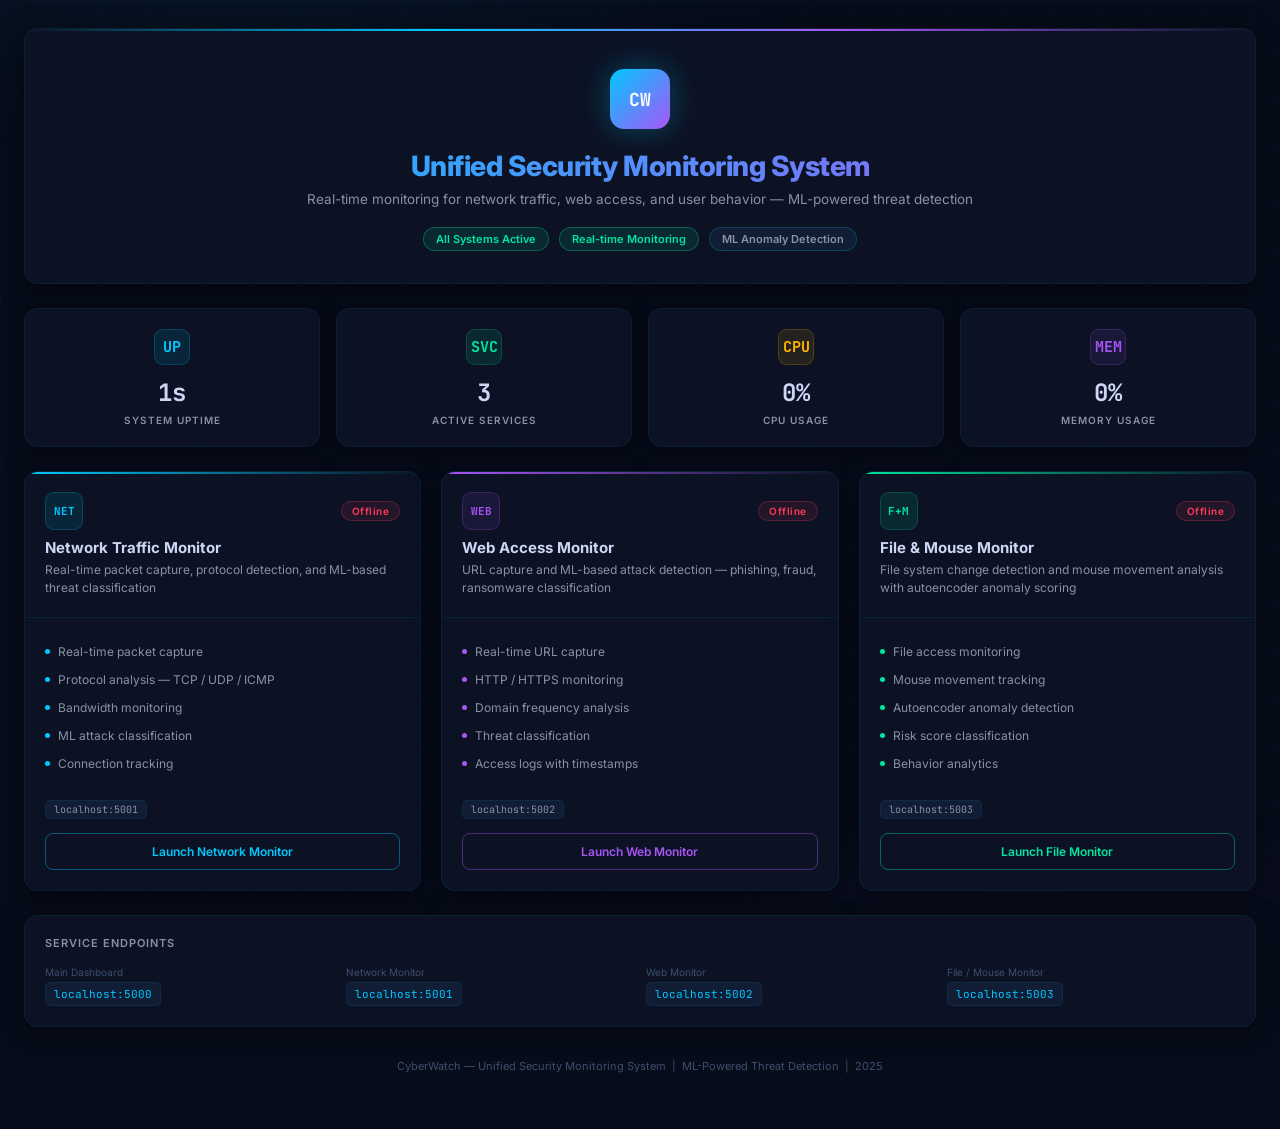
==== templates/index.html @ ccd82ef0 "Initial commit" ====
<!DOCTYPE html>
<html lang="en">
<head>
    <meta charset="UTF-8">
    <meta name="viewport" content="width=device-width, initial-scale=1.0">
    <title>CyberWatch — Security Monitoring System</title>
    <link rel="preconnect" href="https://fonts.googleapis.com">
    <link href="https://fonts.googleapis.com/css2?family=Inter:wght@300;400;500;600;700;800&family=JetBrains+Mono:wght@400;500;700&display=swap" rel="stylesheet">
    <style>
        :root {
            --bg:        #070c1a;
            --bg-card:   #0d1526;
            --bg-card2:  #111d35;
            --border:    rgba(0,200,255,0.08);
            --border-hi: rgba(0,200,255,0.22);
            --cyan:      #00c8ff;
            --green:     #00e5a0;
            --yellow:    #ffb300;
            --red:       #ff3b5c;
            --purple:    #a855f7;
            --text:      #cdd6f4;
            --text-2:    #8892a4;
            --text-3:    #3d4f6e;
            --radius:    14px;
            --radius-sm: 8px;
            --shadow:    0 4px 24px rgba(0,0,0,0.5);
        }
        * { margin:0; padding:0; box-sizing:border-box; }
        body {
            font-family: 'Inter', sans-serif;
            background: var(--bg); color: var(--text);
            min-height: 100vh; overflow-x: hidden;
        }
        body::before {
            content: ''; position: fixed; inset: 0;
            background:
                radial-gradient(ellipse 80% 50% at 20% -10%, rgba(0,200,255,0.06) 0%, transparent 60%),
                radial-gradient(ellipse 60% 40% at 80% 110%, rgba(168,85,247,0.05) 0%, transparent 60%);
            pointer-events: none; z-index: 0;
        }
        .bg-grid {
            position: fixed; inset: 0;
            background-image:
                linear-gradient(rgba(0,200,255,0.025) 1px, transparent 1px),
                linear-gradient(90deg, rgba(0,200,255,0.025) 1px, transparent 1px);
            background-size: 50px 50px; pointer-events: none; z-index: 0;
        }
        .page-wrap {
            position: relative; z-index: 1;
            max-width: 1400px; margin: 0 auto;
            padding: 28px 24px 48px;
            display: flex; flex-direction: column; gap: 24px;
        }

        /* Header */
        .hero {
            text-align: center;
            background: rgba(13,21,38,0.85);
            border: 1px solid var(--border);
            border-radius: var(--radius);
            padding: 40px 24px 32px;
            backdrop-filter: blur(12px);
            box-shadow: var(--shadow);
            position: relative; overflow: hidden;
        }
        .hero::before {
            content: ''; position: absolute;
            top: 0; left: 0; right: 0; height: 2px;
            background: linear-gradient(90deg, transparent, var(--cyan), var(--purple), transparent);
        }
        .hero-logo {
            width: 60px; height: 60px; margin: 0 auto 20px;
            background: linear-gradient(135deg, var(--cyan), var(--purple));
            border-radius: 14px;
            display: flex; align-items: center; justify-content: center;
            font-family: 'JetBrains Mono', monospace; font-size: 18px; font-weight: 700; color: #fff;
            box-shadow: 0 0 30px rgba(0,200,255,0.3);
        }
        .hero h1 {
            font-size: 28px; font-weight: 800; letter-spacing: -0.5px;
            background: linear-gradient(90deg, var(--cyan), var(--purple));
            -webkit-background-clip: text; -webkit-text-fill-color: transparent;
            background-clip: text; margin-bottom: 8px;
        }
        .hero p { font-size: 13.5px; color: var(--text-2); margin-bottom: 20px; }
        .hero-badges { display: flex; gap: 10px; justify-content: center; flex-wrap: wrap; }
        .hero-badge {
            font-size: 11px; font-weight: 600; padding: 4px 12px; border-radius: 20px;
            border: 1px solid var(--border-hi); background: var(--bg-card2); color: var(--text-2);
        }
        .hero-badge.active { border-color: rgba(0,229,160,0.3); color: var(--green); background: rgba(0,229,160,0.1); }

        /* System Stats */
        .sys-stats {
            display: grid;
            grid-template-columns: repeat(4, 1fr);
            gap: 16px;
        }
        @media (max-width: 800px) { .sys-stats { grid-template-columns: repeat(2,1fr); } }

        .sys-card {
            background: rgba(13,21,38,0.85);
            border: 1px solid var(--border); border-radius: var(--radius);
            padding: 20px; text-align: center;
            backdrop-filter: blur(12px); box-shadow: var(--shadow);
            transition: border-color 0.3s;
        }
        .sys-card:hover { border-color: var(--border-hi); }
        .sys-card-icon {
            width: 36px; height: 36px; border-radius: 9px; margin: 0 auto 12px;
            display: flex; align-items: center; justify-content: center;
            font-size: 15px; font-weight: 700;
            font-family: 'JetBrains Mono', monospace;
        }
        .icon-cyan   { background: rgba(0,200,255,0.1);  border: 1px solid rgba(0,200,255,0.2);  color: var(--cyan); }
        .icon-green  { background: rgba(0,229,160,0.1);  border: 1px solid rgba(0,229,160,0.2);  color: var(--green); }
        .icon-yellow { background: rgba(255,179,0,0.1);  border: 1px solid rgba(255,179,0,0.2);  color: var(--yellow); }
        .icon-purple { background: rgba(168,85,247,0.1); border: 1px solid rgba(168,85,247,0.2); color: var(--purple); }
        .sys-value {
            font-family: 'JetBrains Mono', monospace;
            font-size: 24px; font-weight: 700; color: var(--text); margin-bottom: 6px;
        }
        .sys-label { font-size: 10px; font-weight: 600; letter-spacing: 1px; text-transform: uppercase; color: var(--text-2); }

        /* Component Cards */
        .components-grid {
            display: grid;
            grid-template-columns: repeat(3, 1fr);
            gap: 20px;
        }
        @media (max-width: 900px) { .components-grid { grid-template-columns: 1fr; } }

        .comp-card {
            background: rgba(13,21,38,0.85);
            border: 1px solid var(--border); border-radius: var(--radius);
            backdrop-filter: blur(12px); box-shadow: var(--shadow);
            overflow: hidden; transition: border-color 0.3s, transform 0.2s;
        }
        .comp-card:hover { border-color: var(--border-hi); transform: translateY(-2px); }

        .comp-header {
            padding: 20px; position: relative;
            border-bottom: 1px solid var(--border);
        }
        .comp-header-bar {
            position: absolute; top: 0; left: 0; right: 0; height: 2px;
        }
        .bar-network { background: linear-gradient(90deg, var(--cyan), transparent); }
        .bar-web     { background: linear-gradient(90deg, var(--purple), transparent); }
        .bar-file    { background: linear-gradient(90deg, var(--green), transparent); }

        .comp-header-top { display: flex; align-items: center; justify-content: space-between; margin-bottom: 8px; }

        .comp-icon {
            width: 38px; height: 38px; border-radius: 9px;
            display: flex; align-items: center; justify-content: center;
            font-family: 'JetBrains Mono', monospace;
            font-size: 11px; font-weight: 700;
        }

        .status-pill {
            font-size: 10px; font-weight: 600; letter-spacing: 0.5px;
            padding: 3px 10px; border-radius: 12px;
        }
        .pill-active   { background: rgba(0,229,160,0.1);  color: var(--green);  border: 1px solid rgba(0,229,160,0.25); }
        .pill-inactive { background: rgba(255,59,92,0.1);  color: var(--red);    border: 1px solid rgba(255,59,92,0.25); }
        .pill-checking { background: rgba(255,179,0,0.1);  color: var(--yellow); border: 1px solid rgba(255,179,0,0.25); }

        .comp-title { font-size: 15px; font-weight: 700; color: var(--text); margin-bottom: 4px; }
        .comp-desc  { font-size: 12px; color: var(--text-2); line-height: 1.5; }

        .comp-body { padding: 20px; }

        .feature-list { list-style: none; margin-bottom: 20px; }
        .feature-list li {
            display: flex; align-items: center; gap: 8px;
            padding: 6px 0; font-size: 12px; color: var(--text-2);
            border-bottom: 1px solid rgba(0,200,255,0.04);
        }
        .feature-list li:last-child { border-bottom: none; }
        .feat-dot {
            width: 5px; height: 5px; border-radius: 50%; flex-shrink: 0;
        }
        .dot-cyan   { background: var(--cyan); }
        .dot-purple { background: var(--purple); }
        .dot-green  { background: var(--green); }

        .port-tag {
            display: inline-block; font-family: 'JetBrains Mono', monospace;
            font-size: 10px; padding: 2px 8px; border-radius: 5px;
            background: var(--bg-card2); border: 1px solid var(--border);
            color: var(--text-2); margin-bottom: 14px;
        }

        .launch-btn {
            width: 100%; padding: 10px;
            border-radius: var(--radius-sm);
            border: 1px solid; font-family: 'Inter', sans-serif;
            font-size: 12px; font-weight: 600; cursor: pointer;
            transition: all 0.2s; background: transparent;
        }
        .launch-btn:hover { transform: translateY(-1px); box-shadow: 0 4px 12px rgba(0,0,0,0.4); }
        .launch-network { border-color: rgba(0,200,255,0.4); color: var(--cyan); }
        .launch-network:hover { background: rgba(0,200,255,0.08); }
        .launch-web     { border-color: rgba(168,85,247,0.4); color: var(--purple); }
        .launch-web:hover     { background: rgba(168,85,247,0.08); }
        .launch-file    { border-color: rgba(0,229,160,0.4); color: var(--green); }
        .launch-file:hover    { background: rgba(0,229,160,0.08); }

        /* Info panel */
        .info-panel {
            background: rgba(13,21,38,0.85);
            border: 1px solid var(--border); border-radius: var(--radius);
            padding: 20px; backdrop-filter: blur(12px); box-shadow: var(--shadow);
        }
        .info-panel h3 {
            font-size: 11px; font-weight: 600; letter-spacing: 1px;
            text-transform: uppercase; color: var(--text-2); margin-bottom: 16px;
        }
        .info-grid {
            display: grid; grid-template-columns: repeat(4,1fr); gap: 12px;
        }
        @media (max-width: 700px) { .info-grid { grid-template-columns: repeat(2,1fr); } }
        .info-item { }
        .info-label { font-size: 10px; color: var(--text-3); margin-bottom: 4px; }
        .info-val {
            font-family: 'JetBrains Mono', monospace;
            font-size: 11px; color: var(--cyan);
            background: var(--bg-card2); border: 1px solid var(--border);
            padding: 4px 8px; border-radius: 5px; display: inline-block;
        }

        /* Footer */
        footer {
            text-align: center; color: var(--text-3);
            font-size: 11px; padding: 8px 0;
        }
    </style>
</head>
<body>
<div class="bg-grid"></div>
<div class="page-wrap">

    <!-- Hero Header -->
    <div class="hero">
        <div class="hero-logo">CW</div>
        <h1>Unified Security Monitoring System</h1>
        <p>Real-time monitoring for network traffic, web access, and user behavior — ML-powered threat detection</p>
        <div class="hero-badges">
            <span class="hero-badge active" id="system-status">All Systems Active</span>
            <span class="hero-badge active">Real-time Monitoring</span>
            <span class="hero-badge">ML Anomaly Detection</span>
        </div>
    </div>

    <!-- System Stats -->
    <div class="sys-stats">
        <div class="sys-card">
            <div class="sys-card-icon icon-cyan">UP</div>
            <div class="sys-value" id="uptime">0s</div>
            <div class="sys-label">System Uptime</div>
        </div>
        <div class="sys-card">
            <div class="sys-card-icon icon-green">SVC</div>
            <div class="sys-value" id="active-services">3</div>
            <div class="sys-label">Active Services</div>
        </div>
        <div class="sys-card">
            <div class="sys-card-icon icon-yellow">CPU</div>
            <div class="sys-value" id="cpu-usage">0%</div>
            <div class="sys-label">CPU Usage</div>
        </div>
        <div class="sys-card">
            <div class="sys-card-icon icon-purple">MEM</div>
            <div class="sys-value" id="memory-usage">0%</div>
            <div class="sys-label">Memory Usage</div>
        </div>
    </div>

    <!-- Component Cards -->
    <div class="components-grid">

        <!-- Network -->
        <div class="comp-card">
            <div class="comp-header">
                <div class="comp-header-bar bar-network"></div>
                <div class="comp-header-top">
                    <div class="comp-icon icon-cyan">NET</div>
                    <span class="status-pill pill-checking" id="network-status">Checking...</span>
                </div>
                <div class="comp-title">Network Traffic Monitor</div>
                <div class="comp-desc">Real-time packet capture, protocol detection, and ML-based threat classification</div>
            </div>
            <div class="comp-body">
                <ul class="feature-list">
                    <li><span class="feat-dot dot-cyan"></span>Real-time packet capture</li>
                    <li><span class="feat-dot dot-cyan"></span>Protocol analysis — TCP / UDP / ICMP</li>
                    <li><span class="feat-dot dot-cyan"></span>Bandwidth monitoring</li>
                    <li><span class="feat-dot dot-cyan"></span>ML attack classification</li>
                    <li><span class="feat-dot dot-cyan"></span>Connection tracking</li>
                </ul>
                <div><span class="port-tag">localhost:5001</span></div>
                <button class="launch-btn launch-network" onclick="openComponent('network')">Launch Network Monitor</button>
            </div>
        </div>

        <!-- Web Access -->
        <div class="comp-card">
            <div class="comp-header">
                <div class="comp-header-bar bar-web"></div>
                <div class="comp-header-top">
                    <div class="comp-icon icon-purple">WEB</div>
                    <span class="status-pill pill-checking" id="web-status">Checking...</span>
                </div>
                <div class="comp-title">Web Access Monitor</div>
                <div class="comp-desc">URL capture and ML-based attack detection — phishing, fraud, ransomware classification</div>
            </div>
            <div class="comp-body">
                <ul class="feature-list">
                    <li><span class="feat-dot dot-purple"></span>Real-time URL capture</li>
                    <li><span class="feat-dot dot-purple"></span>HTTP / HTTPS monitoring</li>
                    <li><span class="feat-dot dot-purple"></span>Domain frequency analysis</li>
                    <li><span class="feat-dot dot-purple"></span>Threat classification</li>
                    <li><span class="feat-dot dot-purple"></span>Access logs with timestamps</li>
                </ul>
                <div><span class="port-tag">localhost:5002</span></div>
                <button class="launch-btn launch-web" onclick="openComponent('web')">Launch Web Monitor</button>
            </div>
        </div>

        <!-- File & Mouse -->
        <div class="comp-card">
            <div class="comp-header">
                <div class="comp-header-bar bar-file"></div>
                <div class="comp-header-top">
                    <div class="comp-icon icon-green">F+M</div>
                    <span class="status-pill pill-checking" id="file-status">Checking...</span>
                </div>
                <div class="comp-title">File &amp; Mouse Monitor</div>
                <div class="comp-desc">File system change detection and mouse movement analysis with autoencoder anomaly scoring</div>
            </div>
            <div class="comp-body">
                <ul class="feature-list">
                    <li><span class="feat-dot dot-green"></span>File access monitoring</li>
                    <li><span class="feat-dot dot-green"></span>Mouse movement tracking</li>
                    <li><span class="feat-dot dot-green"></span>Autoencoder anomaly detection</li>
                    <li><span class="feat-dot dot-green"></span>Risk score classification</li>
                    <li><span class="feat-dot dot-green"></span>Behavior analytics</li>
                </ul>
                <div><span class="port-tag">localhost:5003</span></div>
                <button class="launch-btn launch-file" onclick="openComponent('file')">Launch File Monitor</button>
            </div>
        </div>

    </div>

    <!-- Endpoint Info -->
    <div class="info-panel">
        <h3>Service Endpoints</h3>
        <div class="info-grid">
            <div class="info-item">
                <div class="info-label">Main Dashboard</div>
                <div class="info-val">localhost:5000</div>
            </div>
            <div class="info-item">
                <div class="info-label">Network Monitor</div>
                <div class="info-val">localhost:5001</div>
            </div>
            <div class="info-item">
                <div class="info-label">Web Monitor</div>
                <div class="info-val">localhost:5002</div>
            </div>
            <div class="info-item">
                <div class="info-label">File / Mouse Monitor</div>
                <div class="info-val">localhost:5003</div>
            </div>
        </div>
    </div>

    <footer>CyberWatch — Unified Security Monitoring System &nbsp;|&nbsp; ML-Powered Threat Detection &nbsp;|&nbsp; 2025</footer>

</div>

<script>
    let startTime = new Date();

    function openComponent(component) {
        const urls = { network: 'http://localhost:5001', web: 'http://localhost:5002', file: 'http://localhost:5003' };
        if (urls[component]) window.open(urls[component], '_blank');
    }

    async function checkComponentStatus() {
        try {
            const res  = await fetch('/api/components/status');
            const data = await res.json();
            let active = 0;

            function setStatus(id, running) {
                const el = document.getElementById(id);
                if (!el) return;
                if (running) {
                    el.textContent = 'Active'; el.className = 'status-pill pill-active'; active++;
                } else {
                    el.textContent = 'Inactive'; el.className = 'status-pill pill-inactive';
                }
            }

            setStatus('network-status', data.network_flow?.running);
            setStatus('web-status',     data.web_access?.running);
            setStatus('file-status',    data.file_mouse?.running);

            document.getElementById('active-services').textContent = active;
        } catch {
            ['network-status','web-status','file-status'].forEach(id => {
                const el = document.getElementById(id);
                if (el) { el.textContent = 'Offline'; el.className = 'status-pill pill-inactive'; }
            });
        }
    }

    async function getSystemStats() {
        try {
            const res  = await fetch('/api/system/stats');
            const data = await res.json();
            if (!data.error) {
                document.getElementById('cpu-usage').textContent    = Math.round(data.cpu.percent) + '%';
                document.getElementById('memory-usage').textContent = Math.round(data.memory.percent) + '%';
            }
        } catch {}
    }

    function updateUptime() {
        const diff = Math.floor((new Date() - startTime) / 1000);
        const h = Math.floor(diff / 3600), m = Math.floor((diff % 3600) / 60), s = diff % 60;
        document.getElementById('uptime').textContent = h > 0 ? `${h}h ${m}m ${s}s` : m > 0 ? `${m}m ${s}s` : `${s}s`;
    }

    checkComponentStatus();
    getSystemStats();
    updateUptime();
    setInterval(updateUptime, 1000);
    setInterval(getSystemStats, 3000);
    setInterval(checkComponentStatus, 5000);
</script>
</body>
</html>
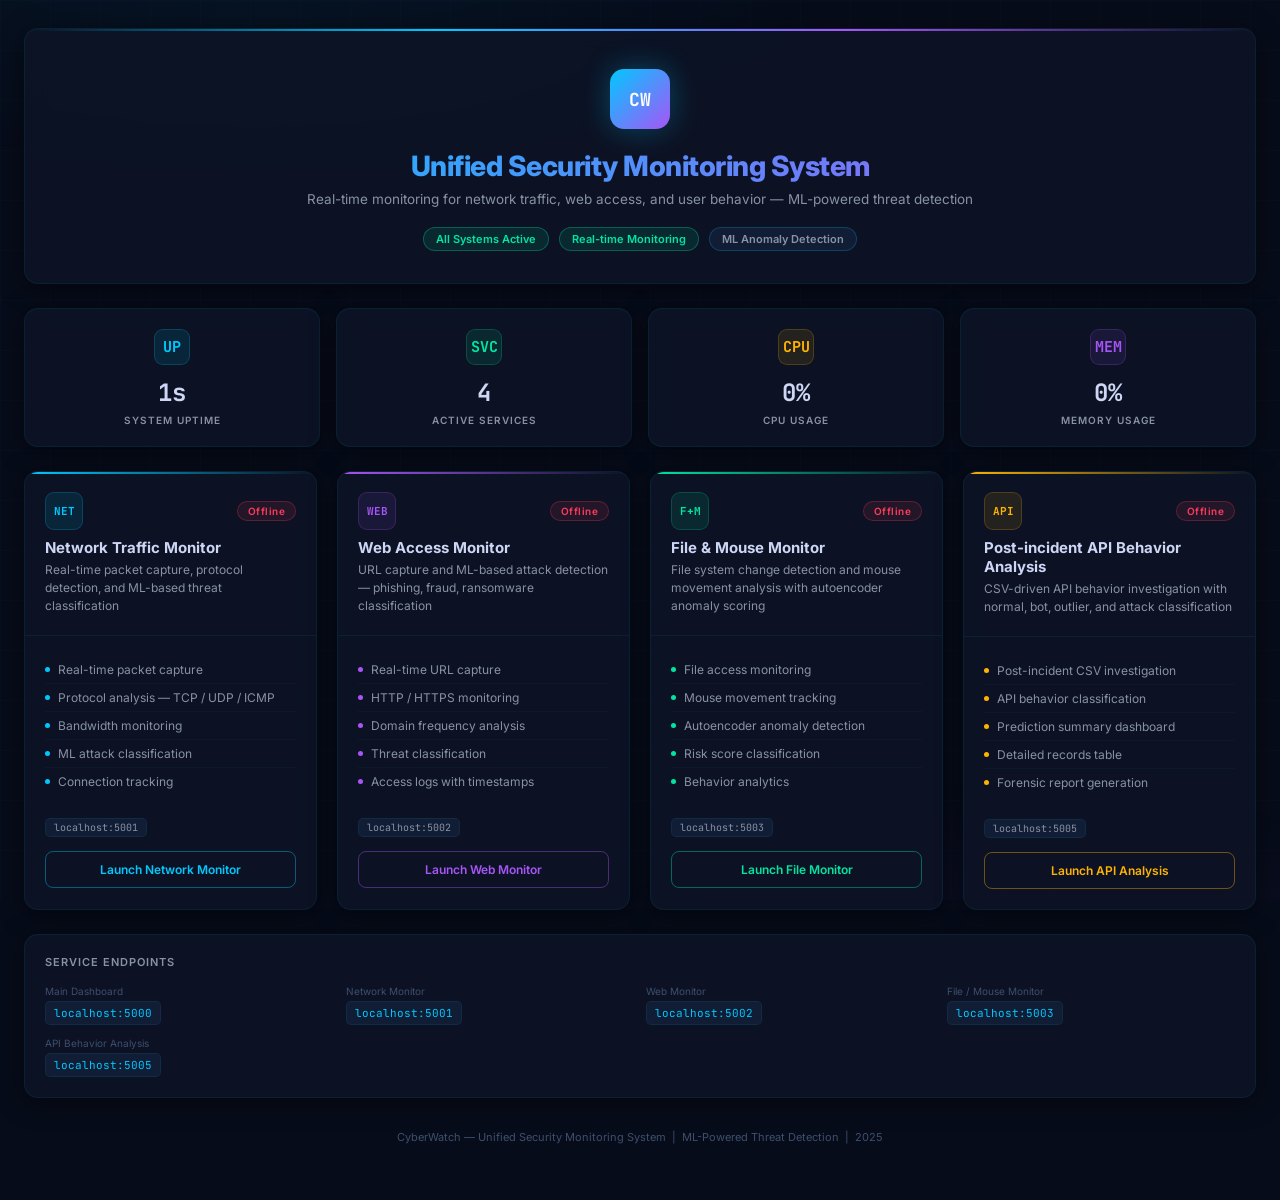
==== commit ef579f18: "Update project files" ====
--- a/templates/index.html
+++ b/templates/index.html
@@ -125,9 +125,10 @@
         /* Component Cards */
         .components-grid {
             display: grid;
-            grid-template-columns: repeat(3, 1fr);
+            grid-template-columns: repeat(4, 1fr);
             gap: 20px;
         }
+        @media (max-width: 1200px) { .components-grid { grid-template-columns: repeat(2, 1fr); } }
         @media (max-width: 900px) { .components-grid { grid-template-columns: 1fr; } }
 
         .comp-card {
@@ -148,6 +149,7 @@
         .bar-network { background: linear-gradient(90deg, var(--cyan), transparent); }
         .bar-web     { background: linear-gradient(90deg, var(--purple), transparent); }
         .bar-file    { background: linear-gradient(90deg, var(--green), transparent); }
+        .bar-system  { background: linear-gradient(90deg, var(--yellow), transparent); }
 
         .comp-header-top { display: flex; align-items: center; justify-content: space-between; margin-bottom: 8px; }
 
@@ -184,6 +186,7 @@
         .dot-cyan   { background: var(--cyan); }
         .dot-purple { background: var(--purple); }
         .dot-green  { background: var(--green); }
+        .dot-yellow { background: var(--yellow); }
 
         .port-tag {
             display: inline-block; font-family: 'JetBrains Mono', monospace;
@@ -206,6 +209,8 @@
         .launch-web:hover     { background: rgba(168,85,247,0.08); }
         .launch-file    { border-color: rgba(0,229,160,0.4); color: var(--green); }
         .launch-file:hover    { background: rgba(0,229,160,0.08); }
+        .launch-system  { border-color: rgba(255,179,0,0.4); color: var(--yellow); }
+        .launch-system:hover  { background: rgba(255,179,0,0.08); }
 
         /* Info panel */
         .info-panel {
@@ -262,7 +267,7 @@
         </div>
         <div class="sys-card">
             <div class="sys-card-icon icon-green">SVC</div>
-            <div class="sys-value" id="active-services">3</div>
+            <div class="sys-value" id="active-services">4</div>
             <div class="sys-label">Active Services</div>
         </div>
         <div class="sys-card">
@@ -352,6 +357,30 @@
             </div>
         </div>
 
+        <!-- API Analysis -->
+        <div class="comp-card">
+            <div class="comp-header">
+                <div class="comp-header-bar bar-system"></div>
+                <div class="comp-header-top">
+                    <div class="comp-icon icon-yellow">API</div>
+                    <span class="status-pill pill-checking" id="system-core-status">Checking...</span>
+                </div>
+                <div class="comp-title">Post-incident API Behavior Analysis</div>
+                <div class="comp-desc">CSV-driven API behavior investigation with normal, bot, outlier, and attack classification</div>
+            </div>
+            <div class="comp-body">
+                <ul class="feature-list">
+                    <li><span class="feat-dot dot-yellow"></span>Post-incident CSV investigation</li>
+                    <li><span class="feat-dot dot-yellow"></span>API behavior classification</li>
+                    <li><span class="feat-dot dot-yellow"></span>Prediction summary dashboard</li>
+                    <li><span class="feat-dot dot-yellow"></span>Detailed records table</li>
+                    <li><span class="feat-dot dot-yellow"></span>Forensic report generation</li>
+                </ul>
+                <div><span class="port-tag">localhost:5005</span></div>
+                <button class="launch-btn launch-system" onclick="openComponent('system')">Launch API Analysis</button>
+            </div>
+        </div>
+
     </div>
 
     <!-- Endpoint Info -->
@@ -374,6 +403,10 @@
                 <div class="info-label">File / Mouse Monitor</div>
                 <div class="info-val">localhost:5003</div>
             </div>
+            <div class="info-item">
+                <div class="info-label">API Behavior Analysis</div>
+                <div class="info-val">localhost:5005</div>
+            </div>
         </div>
     </div>
 
@@ -385,7 +418,12 @@
     let startTime = new Date();
 
     function openComponent(component) {
-        const urls = { network: 'http://localhost:5001', web: 'http://localhost:5002', file: 'http://localhost:5003' };
+        const urls = {
+            network: 'http://localhost:5001',
+            web: 'http://localhost:5002',
+            file: 'http://localhost:5003',
+            system: 'http://localhost:5005'
+        };
         if (urls[component]) window.open(urls[component], '_blank');
     }
 
@@ -408,10 +446,11 @@
             setStatus('network-status', data.network_flow?.running);
             setStatus('web-status',     data.web_access?.running);
             setStatus('file-status',    data.file_mouse?.running);
+            setStatus('system-core-status', data.system_core?.running);
 
             document.getElementById('active-services').textContent = active;
         } catch {
-            ['network-status','web-status','file-status'].forEach(id => {
+            ['network-status','web-status','file-status','system-core-status'].forEach(id => {
                 const el = document.getElementById(id);
                 if (el) { el.textContent = 'Offline'; el.className = 'status-pill pill-inactive'; }
             });
